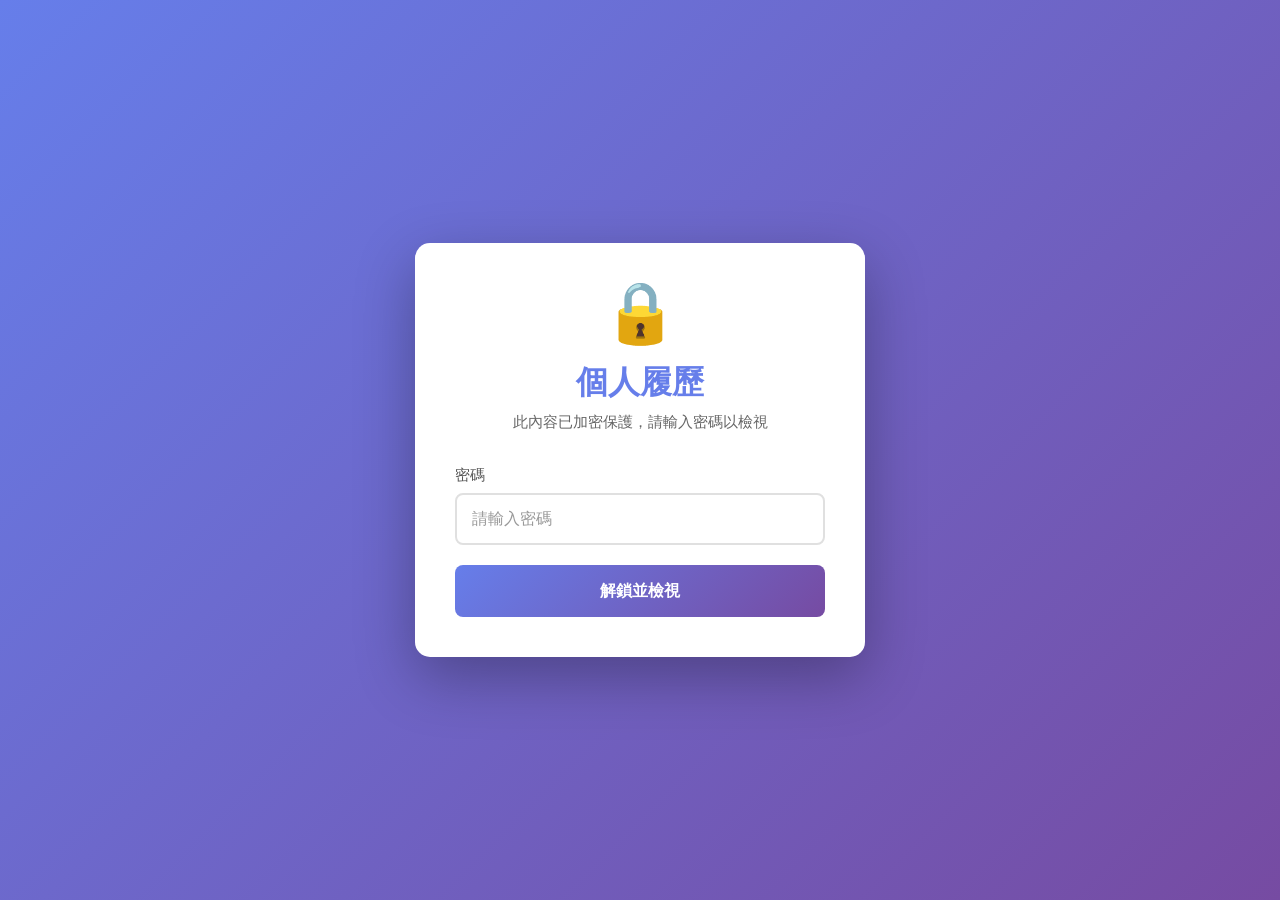
==== index.html @ a9b9ea4c "feat: 新增多國語系支援至登入元件，整合 i18nService，優化翻譯加載邏輯；更新導覽元件以使用翻譯資料" ====
<!DOCTYPE html>
<html lang="zh-TW">
<head>
  <meta charset="UTF-8">
  <meta name="viewport" content="width=device-width, initial-scale=1.0">
  <title>個人履歷 - 加密展示系統</title>
  <link rel="stylesheet" href="./styles/base.css">
  <link rel="stylesheet" href="./styles/login-screen.css">
  <link rel="stylesheet" href="./styles/navigation.css">
  <link rel="stylesheet" href="./styles/index.css">
</head>

<body>
  <div id="loginScreen"></div>
  <nav id="navigation"></nav>
  <main>
    <div class="header">
      <div>
        <h1>🎉 歡迎回來</h1>
        <p>資料已成功解密並載入</p>
      </div>
    </div>
    <div id="contentArea">
      <div class="loading">
        <div class="spinner"></div>
        <p>正在載入資料...</p>
      </div>
    </div>
  </main>

  <script type="module">
    import { LoginComponent } from "./components/LoginComponent.js";
    import { Navigation } from "./components/Navigation.js";
    import { LoginService } from "./services/LoginService.js";
    import { DataRepository } from "./repositories/DataRepository.js";
    import { LanguageManager } from "./i18n/LanguageManager.js";

    let encryptedData = null;
    const contentArea = document.getElementById("contentArea");
    const loginScreen = document.getElementById("loginScreen");
    const mainContent = document.querySelector("main");

    async function init() {
      try {
        // 1. 初始化語言管理器（優先順序：URL > localStorage > 預設）
        const currentLanguage = LanguageManager.initialize();
        console.log(`🌐 LanguageManager 初始化完成，當前語言: ${currentLanguage}`);

        encryptedData = await DataRepository.loadEncryptedData();
        console.log("✅ 初始化完成");

        LoginComponent.initialize({
          containerId: "loginScreen",
          onLogin: handleLogin,
          onCancel: () => console.log("登入取消")
        });

        console.log("✅ LoginComponent 初始化完成");

        const menuItems = Navigation.getMenuItemsByLanguage();
        console.log("📋 菜單項目:", menuItems);
        
        Navigation.initialize({
          containerId: "navigation",
          menuItems: menuItems,
          currentLanguage: currentLanguage,
          onLanguageChange: handleLanguageChange,
          onLogout: handleLogout,
          onMenuClick: handleMenuClick,
          translations: menuItems
        });

        console.log("✅ Navigation 初始化完成");

        await tryRestoreSession();
      } catch (error) {
        console.error("❌ 初始化失敗:", error);
        LoginComponent.showError("無法載入資料檔案: " + error.message);
      }
    }

    async function handleLogin(password) {
      try {
        const result = await LoginService.login(password, encryptedData);

        if (result.success) {
          displayContent(result.data);
          loginScreen.style.display = "none";
          mainContent.style.display = "block";
          // 確保導航欄可見
          const nav = document.getElementById("navigation");
          if (nav) nav.style.display = "block";
          console.log("✅ 登入成功");
        } else {
          LoginComponent.showError(result.message);
          console.log("❌ 登入失敗:", result.message);
        }
      } catch (error) {
        LoginComponent.showError("登入失敗: " + error.message);
        console.error("❌ 登入錯誤:", error);
      }
    }

    async function tryRestoreSession() {
      if (!encryptedData) return;

      const result = await LoginService.restoreSession(encryptedData);

      if (result.success) {
        console.log("✅ 會話已還原");
        displayContent(result.data);
        loginScreen.style.display = "none";
        mainContent.style.display = "block";
        // 確保導航欄可見
        const nav = document.getElementById("navigation");
        if (nav) nav.style.display = "block";
      }
    }

    function handleLogout() {
      LoginService.logout();
      LoginComponent.reset();
      LoginComponent.focus();
      mainContent.style.display = "none";
      loginScreen.style.display = "flex";
      contentArea.innerHTML = "<div class=\"loading\"><div class=\"spinner\"></div><p>正在載入資料...</p></div>";
      console.log("✅ 登出成功");
    }

    function handleLanguageChange(language) {
      console.log(`🌐 語言已切換為: ${language}`);
      Navigation.updateMenuByLanguage(language);
    }

    function handleMenuClick(index, url) {
      console.log(`📌 菜單項目被點擊: ${index}，URL: ${url}`);
      Navigation.setActiveMenuItem(index);
      if (url) {
        // 使用 LanguageManager 添加語言參數到 URL
        const urlWithLang = LanguageManager.generateLanguageURL(url);
        window.location.href = urlWithLang;
      }
    }

    function displayContent(data) {
      const html = `
        <div class="content-grid">
          <div class="card full-width">
            <h2>👤 個人資訊</h2>
            <div class="card-content">
              <div class="info-item"><strong>姓名：</strong><span>${data.personal.name}</span></div>
              <div class="info-item"><strong>職稱：</strong><span>${data.personal.title}</span></div>
              <div class="info-item"><strong>Email：</strong><span>${data.personal.email}</span></div>
              <div class="info-item"><strong>電話：</strong><span>${data.personal.phone}</span></div>
              <div class="info-item"><strong>地點：</strong><span>${data.personal.location}</span></div>
              <div class="info-item"><strong>簡介：</strong><span>${data.personal.bio}</span></div>
            </div>
          </div>

          <div class="card">
            <h2>💻 專業技能</h2>
            <div class="card-content">
              ${data.skills.map(skill => `
                <div class="skill-category">
                  <h4>${skill.category}</h4>
                  <div class="skill-tags">
                    ${skill.items.map(item => `<span class="skill-tag">${item}</span>`).join("")}
                  </div>
                </div>
              `).join("")}
            </div>
          </div>

          <div class="card">
            <h2>🎓 教育背景</h2>
            <div class="card-content">
              ${data.education.map(edu => `
                <div class="experience-item">
                  <h3>${edu.school}</h3>
                  <div class="period">${edu.period}</div>
                  <p>${edu.degree}</p>
                  <p><strong>GPA：</strong> ${edu.gpa}</p>
                </div>
              `).join("")}
            </div>
          </div>

          <div class="card full-width">
            <h2>💼 工作經驗</h2>
            <div class="card-content">
              ${data.experience.map(exp => `
                <div class="experience-item">
                  <h3>${exp.company} - ${exp.position}</h3>
                  <div class="period">${exp.period}</div>
                  <p>${exp.description}</p>
                  ${exp.achievements ? `<ul class="achievements">${exp.achievements.map(ach => `<li>${ach}</li>`).join("")}</ul>` : ""}
                </div>
              `).join("")}
            </div>
          </div>

          <div class="card full-width">
            <h2>🚀 專案作品</h2>
            <div class="card-content">
              ${data.projects.map(proj => `
                <div class="project-item">
                  <h3>${proj.name}</h3>
                  <p>${proj.description}</p>
                  <div class="tech"><strong>技術：</strong> ${proj.tech.join(", ")}</div>
                  ${proj.url ? `<a href="${proj.url}" target="_blank" style="color: #667eea;">🔗 查看專案</a>` : ""}
                </div>
              `).join("")}
            </div>
          </div>

          <div class="card full-width">
            <h2>📜 專業證照</h2>
            <div class="card-content">
              <div class="skill-tags">
                ${data.certifications.map(cert => `<span class="skill-tag">${cert.name} (${cert.year})</span>`).join("")}
              </div>
            </div>
          </div>
        </div>
      `;
      contentArea.innerHTML = html;
    }

    init();
    console.log("🔐 加密履歷系統已載入");
    console.log("💡 預設密碼: mySecurePassword123");
  </script>
</body>

</html>
---- styles/base.css ----
/* styles/base.css
   共用基礎樣式，供多個頁面重用
*/

* {
  margin: 0;
  padding: 0;
  box-sizing: border-box;
}

.hidden {
  display: none !important;
}

html, body {
  height: 100%;
  font-family: 'Segoe UI', Tahoma, Geneva, Verdana, sans-serif;
  background-color: #f5f5f5;
  color: #333;
}

body {
  display: flex;
  flex-direction: column;
}

main {
  flex: 1;
  padding: 2rem;
  max-width: 1400px;
  margin: 0 auto;
  width: 100%;
}

@media (max-width: 640px) {
  main {
    padding: 1rem;
    overflow-x: auto;
    -webkit-overflow-scrolling: touch;
  }
}

.loading {
  text-align: center;
  padding: 3rem;
  font-size: 1.1rem;
  color: #7f8c8d;
}

.loading-spinner {
  display: inline-block;
  width: 40px;
  height: 40px;
  border: 4px solid #ecf0f1;
  border-top-color: #3498db;
  border-radius: 50%;
  animation: spin 1s linear infinite;
  margin-right: 1rem;
}

@keyframes spin {
  to { transform: rotate(360deg); }
}

.error {
  background-color: #fadbd8;
  color: #c0392b;
  padding: 1.5rem;
  border-radius: 4px;
  border-left: 4px solid #e74c3c;
  margin: 2rem 0;
}

.error-title {
  font-weight: 600;
  margin-bottom: 0.5rem;
}

footer {
  background-color: #2c3e50;
  color: #ecf0f1;
  text-align: center;
  padding: 1.5rem;
  font-size: 0.9rem;
  margin-top: auto;
}

footer a {
  color: #3498db;
  text-decoration: none;
  transition: color 0.3s;
}

footer a:hover {
  color: #2980b9;
  text-decoration: underline;
}

@media (max-width: 768px) {
  main {
    padding: 1rem;
  }
}
---- styles/login-screen.css ----
/**
 * Login Screen Styles
 * 登入畫面共用樣式，可在多個頁面使用
 */

/* ============================================
   登入畫面容器
   ============================================ */

#loginScreen {
    position: fixed;
    top: 0;
    left: 0;
    width: 100%;
    height: 100%;
    display: flex;
    align-items: center;
    justify-content: center;
    background: linear-gradient(135deg, #667eea 0%, #764ba2 100%);
    z-index: 9999;
    padding: 20px;
    box-sizing: border-box;
}

/* ============================================
   登入盒子
   ============================================ */

#loginScreen .login-box {
    background: white;
    padding: 40px;
    border-radius: 15px;
    box-shadow: 0 20px 60px rgba(0, 0, 0, 0.3);
    max-width: 450px;
    width: 100%;
    text-align: center;
    box-sizing: border-box;
}

/* ============================================
   標題和文本
   ============================================ */

#loginScreen .login-box h1 {
    color: #667eea;
    margin: 0 0 10px 0;
    font-size: 2em;
    font-weight: 600;
    line-height: 1.2;
}

#loginScreen .login-box p {
    color: #666;
    margin: 0 0 30px 0;
    font-size: 0.95em;
    line-height: 1.5;
}

/* ============================================
   鎖形圖標
   ============================================ */

#loginScreen .lock-icon {
    font-size: 60px;
    margin: 0 0 20px 0;
    animation: pulse 2s ease-in-out infinite;
    display: block;
    line-height: 1;
    text-align: center;
}

@keyframes pulse {
    0%, 100% {
        transform: scale(1);
    }
    50% {
        transform: scale(1.1);
    }
}

/* ============================================
   輸入框群組
   ============================================ */

#loginScreen .input-group {
    margin: 0 0 20px 0;
    text-align: left;
    display: flex;
    flex-direction: column;
}

#loginScreen .input-group label {
    display: block;
    margin: 0 0 8px 0;
    color: #555;
    font-weight: 500;
    font-size: 0.95em;
    line-height: 1.4;
}

#loginScreen .input-group input {
    width: 100%;
    padding: 12px 15px;
    border: 2px solid #e0e0e0;
    border-radius: 8px;
    font-size: 16px;
    transition: border-color 0.3s ease, box-shadow 0.3s ease;
    font-family: inherit;
    box-sizing: border-box;
    margin: 0;
    line-height: 1.5;
    color: #333;
    background-color: #fff;
}

#loginScreen .input-group input::placeholder {
    color: #999;
}

#loginScreen .input-group input:focus {
    outline: none;
    border-color: #667eea;
    box-shadow: 0 0 0 3px rgba(102, 126, 234, 0.1);
}

/* ============================================
   登入按鈕
   ============================================ */

#loginScreen .btn {
    width: 100%;
    padding: 14px;
    background: linear-gradient(135deg, #667eea 0%, #764ba2 100%);
    color: white;
    border: none;
    border-radius: 8px;
    font-size: 16px;
    font-weight: 600;
    cursor: pointer;
    transition: transform 0.2s ease, box-shadow 0.2s ease, background 0.2s ease;
    box-sizing: border-box;
    font-family: inherit;
    margin: 0;
    line-height: 1.5;
}

#loginScreen .btn:hover:not(:disabled) {
    transform: translateY(-2px);
    box-shadow: 0 8px 20px rgba(102, 126, 234, 0.4);
}

#loginScreen .btn:active:not(:disabled) {
    transform: translateY(0);
}

#loginScreen .btn:disabled {
    background: #ccc;
    cursor: not-allowed;
    transform: none;
    opacity: 0.7;
}

/* ============================================
   錯誤訊息
   ============================================ */

#loginScreen .error-message {
    background: #ffebee;
    color: #c62828;
    padding: 12px 15px;
    border-radius: 8px;
    margin: 15px 0 0 0;
    display: none;
    border-left: 4px solid #c62828;
    font-size: 0.95em;
    text-align: left;
    box-sizing: border-box;
    line-height: 1.5;
}

#loginScreen .error-message.show {
    display: block;
    animation: slideDown 0.3s ease-out;
}

@keyframes slideDown {
    from {
        opacity: 0;
        transform: translateY(-10px);
    }
    to {
        opacity: 1;
        transform: translateY(0);
    }
}

/* ============================================
   響應式設計
   ============================================ */

@media (max-width: 600px) {
    #loginScreen {
        padding: 10px;
    }

    #loginScreen .login-box {
        padding: 30px 20px;
    }

    #loginScreen .login-box h1 {
        font-size: 1.5em;
        margin-bottom: 8px;
    }

    #loginScreen .lock-icon {
        font-size: 50px;
        margin-bottom: 15px;
    }

    #loginScreen .btn {
        padding: 12px;
        font-size: 15px;
    }

    #loginScreen .input-group input {
        padding: 10px 12px;
        font-size: 16px;
    }
}

@media (max-width: 400px) {
    #loginScreen .login-box {
        padding: 25px 15px;
    }

    #loginScreen .login-box h1 {
        font-size: 1.3em;
    }

    #loginScreen .lock-icon {
        font-size: 45px;
    }

    #loginScreen .login-box p {
        font-size: 0.9em;
        margin-bottom: 20px;
    }
}

/* ============================================
   隱藏主內容（登入時）
   ============================================ */

/* 當登入畫面顯示時，隱藏其他內容（但保持模態框容器可見） */
#loginScreen:not(.hidden) ~ nav,
#loginScreen:not(.hidden) ~ main,
#loginScreen:not(.hidden) ~ footer {
    display: none !important;
}

/* 當登入畫面隱藏時，確保導航欄和主內容可見 */
#loginScreen.hidden ~ nav,
#loginScreen.hidden ~ main {
    display: block !important;
}

body > footer {
    display: none;
}

/* 隱藏除了 loginScreen 和 modal-container 以外的 div */
body > div:not(#loginScreen):not(#modal-container) {
    display: none;
}

/* ============================================
   打印樣式
   ============================================ */

@media print {
    #loginScreen {
        display: none !important;
    }
}

/* ============================================
   隱藏狀態
   ============================================ */

#loginScreen.hidden {
    display: none !important;
    visibility: hidden !important;
}
---- styles/navigation.css ----
/* Navigation Component CSS */

.navigation-bar {
  background-color: #2c3e50;
  color: #ecf0f1;
  padding: 0;
  box-shadow: 0 2px 4px rgba(0, 0, 0, 0.1);
  position: sticky;
  top: 0;
  z-index: 100;
}

.nav-container {
  max-width: 1400px;
  margin: 0 auto;
  display: flex;
  justify-content: space-between;
  align-items: center;
  padding: 1rem 2rem;
  gap: 2rem;
}

.nav-brand {
  display: flex;
  align-items: center;
  gap: 0.5rem;
  min-width: 200px;
}

.nav-brand-text {
  font-size: 1.5rem;
  font-weight: bold;
  color: #3498db;
  text-decoration: none;
}

.nav-menu {
  flex: 1;
  display: flex;
  gap: 1rem;
  list-style: none;
  margin: 0;
  padding: 0;
}

.nav-menu-item {
  color: #ecf0f1;
  text-decoration: none;
  padding: 0.5rem 1rem;
  border-radius: 4px;
  transition: background-color 0.3s, color 0.3s;
  cursor: pointer;
  font-weight: 500;
}

.nav-menu-item:hover {
  background-color: #3498db;
  color: #fff;
}

.nav-menu-item.active {
  background-color: #e74c3c;
  color: #fff;
}

.nav-right {
  display: flex;
  align-items: center;
  gap: 1.5rem;
  min-width: 250px;
}

.language-selector {
  display: flex;
  align-items: center;
  gap: 0.5rem;
}

.language-label {
  color: #ecf0f1;
  font-weight: 500;
  white-space: nowrap;
}

.language-dropdown {
  padding: 0.5rem 0.75rem;
  border: 1px solid #34495e;
  border-radius: 4px;
  background-color: #34495e;
  color: #ecf0f1;
  cursor: pointer;
  font-size: 0.95rem;
  transition: border-color 0.3s, background-color 0.3s;
}

.language-dropdown:hover {
  background-color: #3d5266;
  border-color: #3498db;
}

.language-dropdown:focus {
  outline: none;
  border-color: #3498db;
  background-color: #3d5266;
}

.language-dropdown option {
  background-color: #2c3e50;
  color: #ecf0f1;
  padding: 0.5rem;
}

.logout-button {
  padding: 0.5rem 1rem;
  background-color: #e74c3c;
  color: #fff;
  border: none;
  border-radius: 4px;
  cursor: pointer;
  font-weight: 500;
  transition: background-color 0.3s, transform 0.2s;
}

.logout-button:hover {
  background-color: #c0392b;
  transform: scale(1.05);
}

.logout-button:active {
  transform: scale(0.98);
}

/* 漢堡菜單按鈕 */
.hamburger-btn {
  display: none;
  flex-direction: column;
  background: none;
  border: none;
  cursor: pointer;
  gap: 0.4rem;
  padding: 0.5rem;
}

.hamburger-btn span {
  width: 1.5rem;
  height: 0.2rem;
  background-color: #ecf0f1;
  border-radius: 2px;
  transition: all 0.3s;
}

/* 平板尺寸 */
@media (max-width: 1024px) {
  .nav-container {
    flex-wrap: wrap;
    padding: 1rem;
    gap: 1rem;
  }

  .nav-menu {
    flex-basis: 100%;
    flex-wrap: wrap;
    gap: 0.5rem;
  }

  .nav-right {
    flex-basis: 100%;
    flex-wrap: wrap;
  }
}

/* 手機尺寸 */
@media (max-width: 640px) {
  .nav-container {
    flex-direction: column;
    align-items: flex-start;
    padding: 0.75rem;
    gap: 0.75rem;
  }

  .nav-brand {
    width: 100%;
    min-width: auto;
  }

  .nav-brand-text {
    font-size: 1.2rem;
  }

  /* 顯示漢堡菜單按鈕 */
  .hamburger-btn {
    display: flex;
    order: 2;
  }

  .nav-menu {
    display: none;
    flex-basis: 100%;
    flex-direction: column;
    gap: 0;
    text-align: left;
    order: 3;
    width: 100%;
  }

  /* 菜單展開時顯示 */
  .nav-menu.active {
    display: flex;
  }

  .nav-menu-item {
    padding: 0.6rem;
    font-size: 0.95rem;
    border-radius: 0;
    border-bottom: 1px solid #34495e;
  }

  .nav-menu-item:last-child {
    border-bottom: none;
  }

  .nav-right {
    flex-basis: 100%;
    justify-content: flex-start;
    min-width: auto;
    gap: 1rem;
    flex-wrap: wrap;
    border-bottom: 1px solid #34495e;
    padding-bottom: 0.75rem;
    order: 1;
  }

  .language-selector {
    display: flex;
    align-items: center;
    gap: 0.5rem;
  }

  .language-label {
    display: inline;
    font-size: 0.85rem;
  }

  .language-dropdown {
    padding: 0.4rem 0.5rem;
    font-size: 0.85rem;
  }

  .logout-button {
    padding: 0.4rem 0.8rem;
    font-size: 0.9rem;
  }
}
---- styles/index.css ----
/**
 * Index Page Styles
 * 首頁專用樣式
 */

/* ============================================
   全局樣式
   ============================================ */

body {
  background: linear-gradient(135deg, #667eea 0%, #764ba2 100%);
  min-height: 100vh;
  font-family: 'Microsoft JhengHei', -apple-system, BlinkMacSystemFont, 'Segoe UI', sans-serif;
  line-height: 1.6;
  margin: 0;
  padding: 0;
}

/* ============================================
   登入狀態下隱藏導航
   ============================================ */

#loginScreen:not([style*="display: none"]) ~ nav {
  display: none !important;
}

#loginScreen:not([style*="display: none"]) ~ main {
  display: none !important;
}

/* ============================================
   導航欄樣式
   ============================================ */

nav {
  max-width: 100%;
  width: 100%;
  display: block;
}

/* ============================================
   主要內容區域
   ============================================ */

main {
  max-width: 1200px;
  margin: 0 auto;
  padding: 20px;
  display: none;
}

.header {
  background: white;
  padding: 30px;
  border-radius: 15px;
  box-shadow: 0 4px 20px rgba(0, 0, 0, 0.1);
  margin-bottom: 30px;
}

.header h1 {
  color: #667eea;
  margin-bottom: 5px;
}

.header p {
  color: #666;
}

/* ============================================
   內容網格
   ============================================ */

.content-grid {
  display: grid;
  grid-template-columns: repeat(auto-fit, minmax(350px, 1fr));
  gap: 20px;
  margin-bottom: 20px;
}

.card {
  background: white;
  padding: 25px;
  border-radius: 12px;
  box-shadow: 0 4px 15px rgba(0, 0, 0, 0.1);
}

.card h2 {
  color: #667eea;
  margin-bottom: 15px;
  font-size: 1.5em;
  border-bottom: 3px solid #667eea;
  padding-bottom: 10px;
}

.card h3 {
  color: #444;
  margin: 15px 0 10px;
  font-size: 1.2em;
}

.card-content {
  color: #555;
}

/* ============================================
   資訊項目
   ============================================ */

.info-item {
  margin-bottom: 12px;
  display: flex;
  align-items: start;
}

.info-item strong {
  color: #667eea;
  min-width: 80px;
  font-weight: 600;
}

/* ============================================
   技能分類
   ============================================ */

.skill-category {
  margin-bottom: 15px;
}

.skill-category h4 {
  color: #667eea;
  margin-bottom: 8px;
  margin-top: 0;
}

.skill-tags {
  display: flex;
  flex-wrap: wrap;
  gap: 8px;
}

.skill-tag {
  background: linear-gradient(135deg, #667eea 0%, #764ba2 100%);
  color: white;
  padding: 6px 12px;
  border-radius: 15px;
  font-size: 0.9em;
}

/* ============================================
   經驗與專案項目
   ============================================ */

.experience-item,
.project-item {
  margin-bottom: 25px;
  padding: 15px;
  background: #f8f9fa;
  border-radius: 8px;
  border-left: 4px solid #667eea;
}

.experience-item h3,
.project-item h3 {
  color: #667eea;
  margin: 0 0 5px 0;
}

.period,
.tech {
  color: #888;
  font-size: 0.9em;
  margin-bottom: 8px;
}

.tech strong {
  color: #667eea;
}

/* ============================================
   成就清單
   ============================================ */

.achievements {
  margin-top: 10px;
  padding-left: 20px;
}

.achievements li {
  margin-bottom: 5px;
  color: #555;
}

/* ============================================
   載入狀態
   ============================================ */

.loading {
  text-align: center;
  padding: 40px 20px;
  color: #667eea;
}

.spinner {
  border: 4px solid #f3f3f3;
  border-top: 4px solid #667eea;
  border-radius: 50%;
  width: 40px;
  height: 40px;
  animation: spin 1s linear infinite;
  margin: 0 auto 15px;
}

@keyframes spin {
  0% {
    transform: rotate(0deg);
  }

  100% {
    transform: rotate(360deg);
  }
}

/* ============================================
   全寬卡片
   ============================================ */

.full-width {
  grid-column: 1 / -1;
}

/* ============================================
   響應式設計
   ============================================ */

@media (max-width: 768px) {
  .content-grid {
    grid-template-columns: 1fr;
  }

  main {
    padding: 10px;
  }

  .header {
    padding: 20px;
  }

  .card {
    padding: 15px;
  }

  .card h2 {
    font-size: 1.2em;
  }
}

@media (max-width: 480px) {
  body {
    background-attachment: fixed;
  }

  main {
    padding: 5px;
  }

  .header {
    padding: 15px;
    margin-bottom: 20px;
  }

  .header h1 {
    font-size: 1.3em;
  }

  .header p {
    font-size: 0.9em;
  }

  .card {
    padding: 12px;
  }

  .card h2 {
    font-size: 1.1em;
    padding-bottom: 8px;
  }

  .info-item {
    flex-direction: column;
    align-items: flex-start;
  }

  .info-item strong {
    min-width: auto;
    margin-bottom: 3px;
  }

  .skill-tags {
    gap: 5px;
  }

  .skill-tag {
    padding: 4px 8px;
    font-size: 0.8em;
  }
}
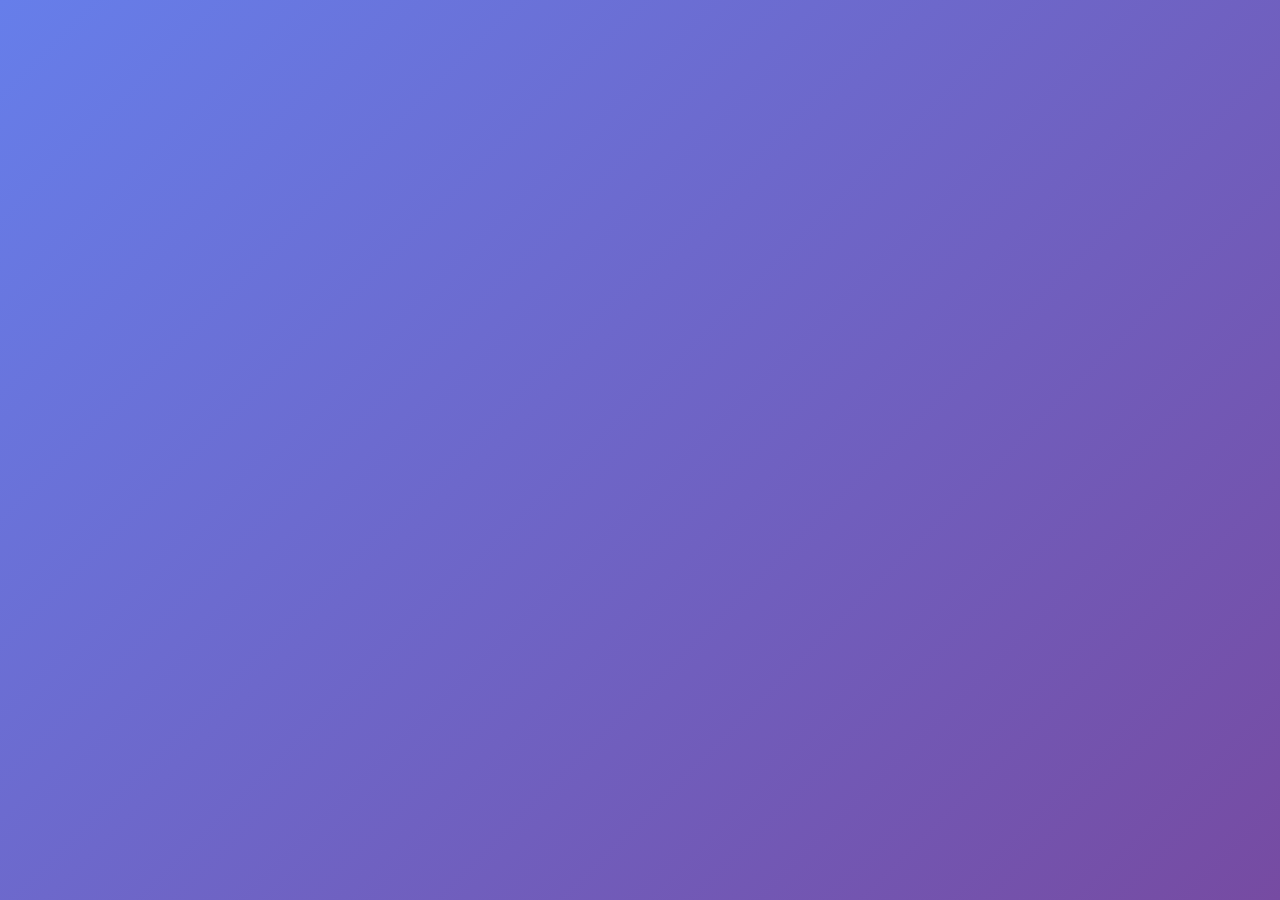
==== commit aef90d6c: "新增多語言支援的翻譯檔案，更新首頁應用邏輯，調整 UI 控制以改善使用者體驗" ====
--- a/index.html
+++ b/index.html
@@ -11,224 +11,64 @@
 </head>
 
 <body>
+  <!-- 登入畫面 -->
   <div id="loginScreen"></div>
+  
+  <!-- 導覽欄 -->
   <nav id="navigation"></nav>
+
+  <!-- 主內容區域 -->
   <main>
     <div class="header">
       <div>
         <h1>🎉 歡迎回來</h1>
-        <p>資料已成功解密並載入</p>
+        <p>個人簡介內容準備中...</p>
       </div>
     </div>
     <div id="contentArea">
-      <div class="loading">
-        <div class="spinner"></div>
-        <p>正在載入資料...</p>
+      <div class="card full-width">
+        <h2>📝 個人簡介</h2>
+        <div class="card-content">
+          <p>個人簡介內容將在此顯示</p>
+          <p>資料準備中...</p>
+        </div>
       </div>
     </div>
   </main>
 
+  <!-- 頁腳 -->
+  <footer>
+    <p>© 2025 履歷系統. 版本 1.0 | 最後更新: <span id="last-updated">2025-11-11</span></p>
+    <p><a href="work-experience.html">工作經歷</a> | <a href="portfolio.html">檢視作品集</a></p>
+  </footer>
+
+  <!-- 載入應用程式 -->
   <script type="module">
-    import { LoginComponent } from "./components/LoginComponent.js";
-    import { Navigation } from "./components/Navigation.js";
-    import { LoginService } from "./services/LoginService.js";
-    import { DataRepository } from "./repositories/DataRepository.js";
+    import { IndexService } from "./services/IndexService.js";
     import { LanguageManager } from "./i18n/LanguageManager.js";
 
-    let encryptedData = null;
-    const contentArea = document.getElementById("contentArea");
-    const loginScreen = document.getElementById("loginScreen");
-    const mainContent = document.querySelector("main");
+    /**
+     * 初始化首頁應用
+     */
+    async function initializeApp() {
+      console.log('🚀 初始化首頁...');
+      
+      try {
+        // 1️⃣ 初始化語言管理器（自動從 URL 或 localStorage 讀取）
+        const language = LanguageManager.initialize();
+        console.log(`📍 檢測到語言: ${language}`);
 
-    async function init() {
-      try {
-        // 1. 初始化語言管理器（優先順序：URL > localStorage > 預設）
-        const currentLanguage = LanguageManager.initialize();
-        console.log(`🌐 LanguageManager 初始化完成，當前語言: ${currentLanguage}`);
+        // 2️⃣ 初始化首頁應用（包含登入處理）
+        await IndexService.initializeApp(language);
 
-        encryptedData = await DataRepository.loadEncryptedData();
-        console.log("✅ 初始化完成");
-
-        LoginComponent.initialize({
-          containerId: "loginScreen",
-          onLogin: handleLogin,
-          onCancel: () => console.log("登入取消")
-        });
-
-        console.log("✅ LoginComponent 初始化完成");
-
-        const menuItems = Navigation.getMenuItemsByLanguage();
-        console.log("📋 菜單項目:", menuItems);
-        
-        Navigation.initialize({
-          containerId: "navigation",
-          menuItems: menuItems,
-          currentLanguage: currentLanguage,
-          onLanguageChange: handleLanguageChange,
-          onLogout: handleLogout,
-          onMenuClick: handleMenuClick,
-          translations: menuItems
-        });
-
-        console.log("✅ Navigation 初始化完成");
-
-        await tryRestoreSession();
+        console.log('✅ 首頁初始化完成');
       } catch (error) {
-        console.error("❌ 初始化失敗:", error);
-        LoginComponent.showError("無法載入資料檔案: " + error.message);
+        console.error('❌ 首頁初始化失敗:', error);
       }
     }
 
-    async function handleLogin(password) {
-      try {
-        const result = await LoginService.login(password, encryptedData);
-
-        if (result.success) {
-          displayContent(result.data);
-          loginScreen.style.display = "none";
-          mainContent.style.display = "block";
-          // 確保導航欄可見
-          const nav = document.getElementById("navigation");
-          if (nav) nav.style.display = "block";
-          console.log("✅ 登入成功");
-        } else {
-          LoginComponent.showError(result.message);
-          console.log("❌ 登入失敗:", result.message);
-        }
-      } catch (error) {
-        LoginComponent.showError("登入失敗: " + error.message);
-        console.error("❌ 登入錯誤:", error);
-      }
-    }
-
-    async function tryRestoreSession() {
-      if (!encryptedData) return;
-
-      const result = await LoginService.restoreSession(encryptedData);
-
-      if (result.success) {
-        console.log("✅ 會話已還原");
-        displayContent(result.data);
-        loginScreen.style.display = "none";
-        mainContent.style.display = "block";
-        // 確保導航欄可見
-        const nav = document.getElementById("navigation");
-        if (nav) nav.style.display = "block";
-      }
-    }
-
-    function handleLogout() {
-      LoginService.logout();
-      LoginComponent.reset();
-      LoginComponent.focus();
-      mainContent.style.display = "none";
-      loginScreen.style.display = "flex";
-      contentArea.innerHTML = "<div class=\"loading\"><div class=\"spinner\"></div><p>正在載入資料...</p></div>";
-      console.log("✅ 登出成功");
-    }
-
-    function handleLanguageChange(language) {
-      console.log(`🌐 語言已切換為: ${language}`);
-      Navigation.updateMenuByLanguage(language);
-    }
-
-    function handleMenuClick(index, url) {
-      console.log(`📌 菜單項目被點擊: ${index}，URL: ${url}`);
-      Navigation.setActiveMenuItem(index);
-      if (url) {
-        // 使用 LanguageManager 添加語言參數到 URL
-        const urlWithLang = LanguageManager.generateLanguageURL(url);
-        window.location.href = urlWithLang;
-      }
-    }
-
-    function displayContent(data) {
-      const html = `
-        <div class="content-grid">
-          <div class="card full-width">
-            <h2>👤 個人資訊</h2>
-            <div class="card-content">
-              <div class="info-item"><strong>姓名：</strong><span>${data.personal.name}</span></div>
-              <div class="info-item"><strong>職稱：</strong><span>${data.personal.title}</span></div>
-              <div class="info-item"><strong>Email：</strong><span>${data.personal.email}</span></div>
-              <div class="info-item"><strong>電話：</strong><span>${data.personal.phone}</span></div>
-              <div class="info-item"><strong>地點：</strong><span>${data.personal.location}</span></div>
-              <div class="info-item"><strong>簡介：</strong><span>${data.personal.bio}</span></div>
-            </div>
-          </div>
-
-          <div class="card">
-            <h2>💻 專業技能</h2>
-            <div class="card-content">
-              ${data.skills.map(skill => `
-                <div class="skill-category">
-                  <h4>${skill.category}</h4>
-                  <div class="skill-tags">
-                    ${skill.items.map(item => `<span class="skill-tag">${item}</span>`).join("")}
-                  </div>
-                </div>
-              `).join("")}
-            </div>
-          </div>
-
-          <div class="card">
-            <h2>🎓 教育背景</h2>
-            <div class="card-content">
-              ${data.education.map(edu => `
-                <div class="experience-item">
-                  <h3>${edu.school}</h3>
-                  <div class="period">${edu.period}</div>
-                  <p>${edu.degree}</p>
-                  <p><strong>GPA：</strong> ${edu.gpa}</p>
-                </div>
-              `).join("")}
-            </div>
-          </div>
-
-          <div class="card full-width">
-            <h2>💼 工作經驗</h2>
-            <div class="card-content">
-              ${data.experience.map(exp => `
-                <div class="experience-item">
-                  <h3>${exp.company} - ${exp.position}</h3>
-                  <div class="period">${exp.period}</div>
-                  <p>${exp.description}</p>
-                  ${exp.achievements ? `<ul class="achievements">${exp.achievements.map(ach => `<li>${ach}</li>`).join("")}</ul>` : ""}
-                </div>
-              `).join("")}
-            </div>
-          </div>
-
-          <div class="card full-width">
-            <h2>🚀 專案作品</h2>
-            <div class="card-content">
-              ${data.projects.map(proj => `
-                <div class="project-item">
-                  <h3>${proj.name}</h3>
-                  <p>${proj.description}</p>
-                  <div class="tech"><strong>技術：</strong> ${proj.tech.join(", ")}</div>
-                  ${proj.url ? `<a href="${proj.url}" target="_blank" style="color: #667eea;">🔗 查看專案</a>` : ""}
-                </div>
-              `).join("")}
-            </div>
-          </div>
-
-          <div class="card full-width">
-            <h2>📜 專業證照</h2>
-            <div class="card-content">
-              <div class="skill-tags">
-                ${data.certifications.map(cert => `<span class="skill-tag">${cert.name} (${cert.year})</span>`).join("")}
-              </div>
-            </div>
-          </div>
-        </div>
-      `;
-      contentArea.innerHTML = html;
-    }
-
-    init();
-    console.log("🔐 加密履歷系統已載入");
-    console.log("💡 預設密碼: mySecurePassword123");
+    // DOMContentLoaded 時初始化應用
+    document.addEventListener('DOMContentLoaded', initializeApp);
   </script>
 </body>
 
--- a/styles/index.css
+++ b/styles/index.css
@@ -17,16 +17,10 @@
 }
 
 /* ============================================
-   登入狀態下隱藏導航
-   ============================================ */
-
-#loginScreen:not([style*="display: none"]) ~ nav {
-  display: none !important;
-}
-
-#loginScreen:not([style*="display: none"]) ~ main {
-  display: none !important;
-}
+   登入狀態下的 UI 控制
+   ============================================ */
+
+/* 無需使用 CSS 選擇器，由 JavaScript 完全控制 */
 
 /* ============================================
    導航欄樣式
@@ -46,7 +40,7 @@
   max-width: 1200px;
   margin: 0 auto;
   padding: 20px;
-  display: none;
+  display: block;
 }
 
 .header {
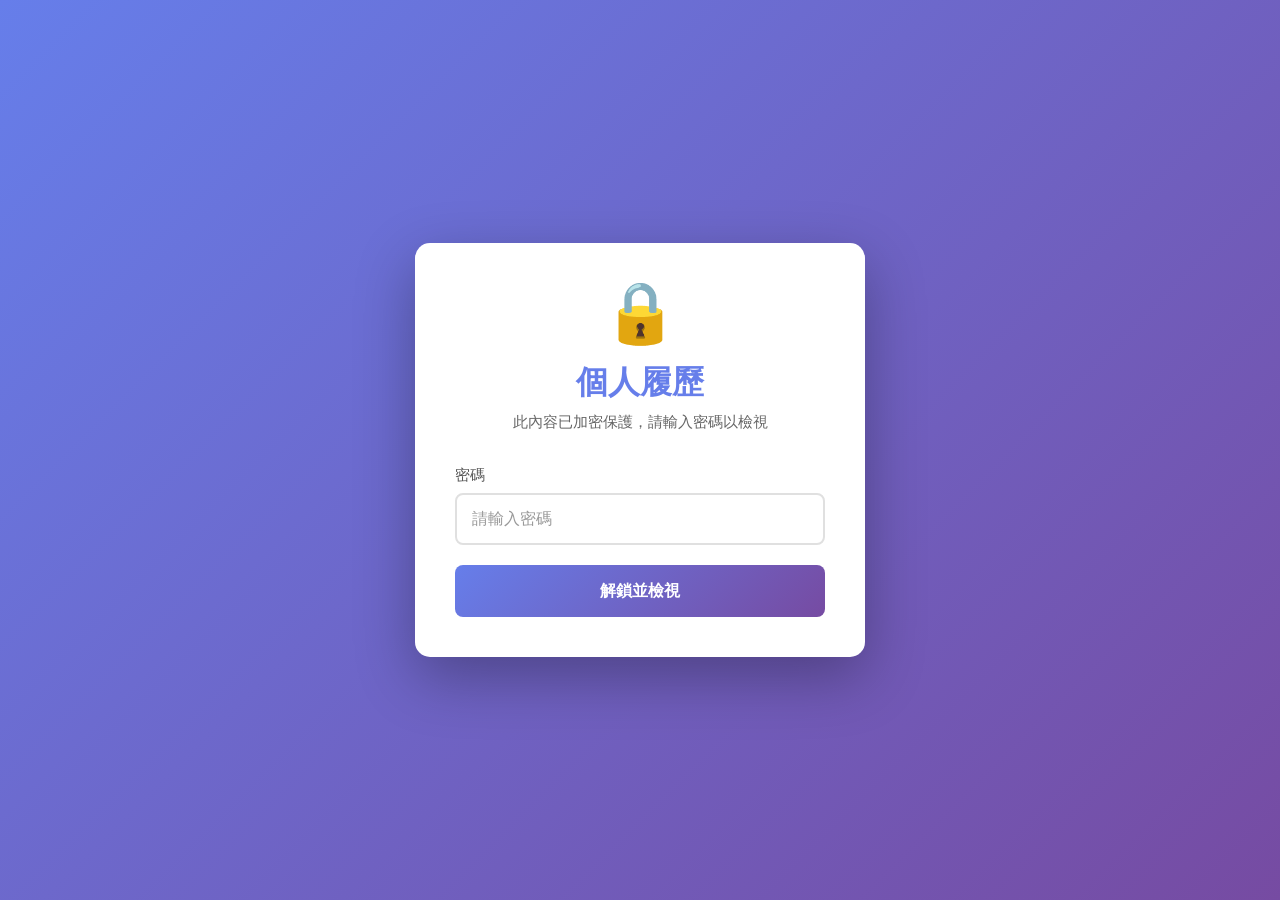
==== commit fbe58d63: "更新首頁標題為「個人履歷首頁」，以提升一致性和可讀性" ====
--- a/index.html
+++ b/index.html
@@ -1,9 +1,10 @@
 <!DOCTYPE html>
 <html lang="zh-TW">
+
 <head>
   <meta charset="UTF-8">
   <meta name="viewport" content="width=device-width, initial-scale=1.0">
-  <title>個人履歷 - 加密展示系統</title>
+  <title>個人履歷首頁</title>
   <link rel="stylesheet" href="./styles/base.css">
   <link rel="stylesheet" href="./styles/login-screen.css">
   <link rel="stylesheet" href="./styles/navigation.css">
@@ -13,7 +14,7 @@
 <body>
   <!-- 登入畫面 -->
   <div id="loginScreen"></div>
-  
+
   <!-- 導覽欄 -->
   <nav id="navigation"></nav>
 
@@ -46,20 +47,25 @@
   <script type="module">
     import { IndexService } from "./services/IndexService.js";
     import { LanguageManager } from "./i18n/LanguageManager.js";
+    import { BackToTopButton } from "./components/BackToTopButton.js";
 
     /**
      * 初始化首頁應用
      */
     async function initializeApp() {
       console.log('🚀 初始化首頁...');
-      
+
       try {
         // 1️⃣ 初始化語言管理器（自動從 URL 或 localStorage 讀取）
         const language = LanguageManager.initialize();
         console.log(`📍 檢測到語言: ${language}`);
 
+
         // 2️⃣ 初始化首頁應用（包含登入處理）
         await IndexService.initializeApp(language);
+
+        // 3️⃣ 初始化右下角回到最上方按鈕
+        BackToTopButton.initialize();
 
         console.log('✅ 首頁初始化完成');
       } catch (error) {
@@ -72,4 +78,4 @@
   </script>
 </body>
 
-</html>
+</html>
--- a/styles/index.css
+++ b/styles/index.css
@@ -8,7 +8,8 @@
    ============================================ */
 
 body {
-  background: linear-gradient(135deg, #667eea 0%, #764ba2 100%);
+  /* 使用與 work-experience 頁面相同的淺灰底色，避免首頁使用漸層 */
+  background-color: #f5f5f5;
   min-height: 100vh;
   font-family: 'Microsoft JhengHei', -apple-system, BlinkMacSystemFont, 'Segoe UI', sans-serif;
   line-height: 1.6;
